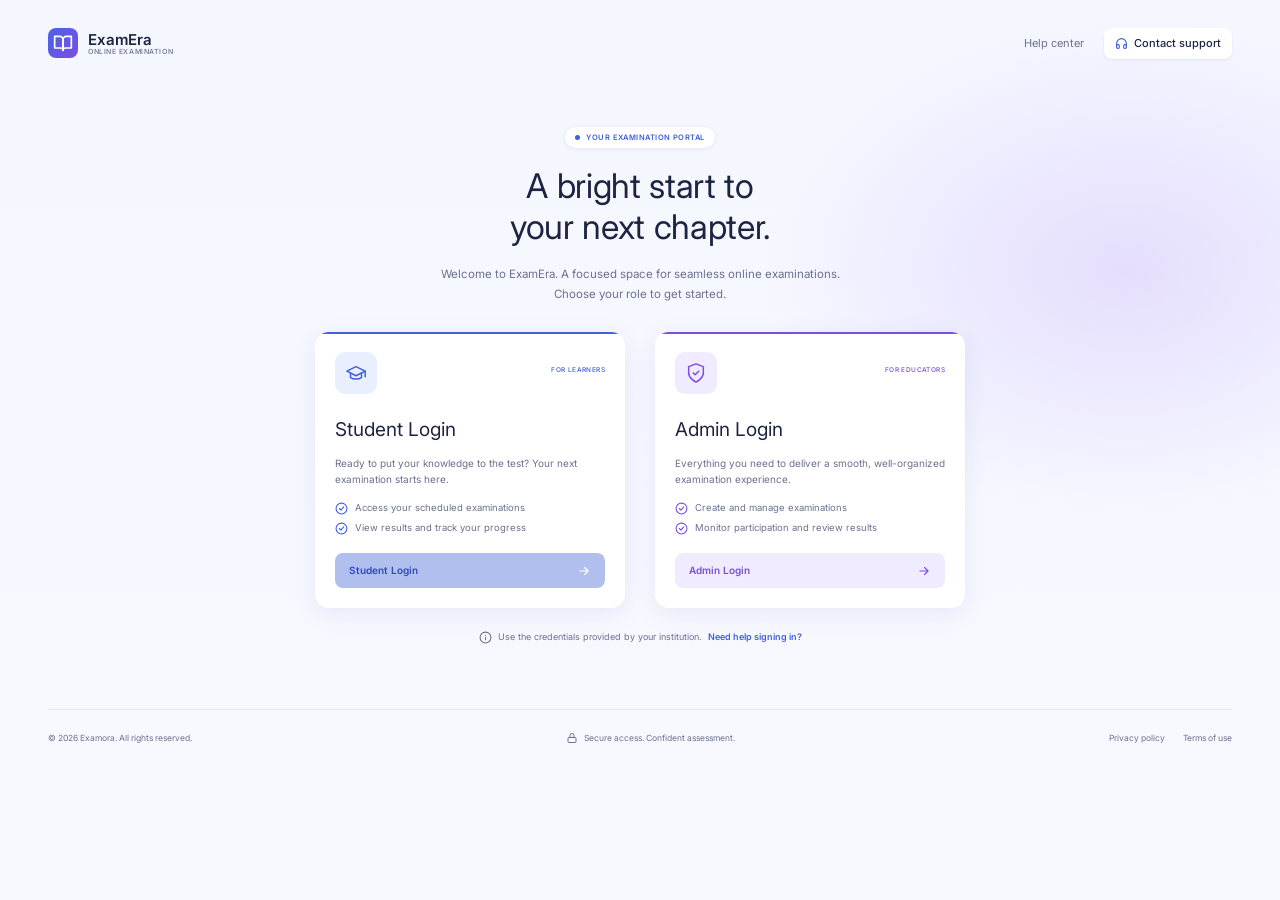
==== frontend/index.html @ 71dff4ff "Home Page UI Complete" ====
<!doctype html>
<html lang="en">
  <head>
    <meta charset="UTF-8" />
    <meta name="viewport" content="width=device-width, initial-scale=1" />
    <title>ExamEra – Online Examination</title>
    <link rel="preconnect" href="https://fonts.googleapis.com" />
    <link rel="preconnect" href="https://fonts.gstatic.com" crossorigin />
    <link
      href="https://fonts.googleapis.com/css2?family=Inter:wght@300;400;500;600&display=swap"
      rel="stylesheet"
    />
    <link rel="stylesheet" href="./css/styles.css" />
  </head>
  <body>
    <div class="page">
      <header class="header">
        <a class="brand" href="#">
          <span class="brand-logo">
            <svg
              width="20"
              height="20"
              viewBox="0 0 24 24"
              fill="none"
              stroke="currentColor"
              stroke-width="2"
              stroke-linecap="round"
              stroke-linejoin="round"
            >
              <path d="M2 4h6a4 4 0 0 1 4 4v13a3 3 0 0 0-3-3H2z" />
              <path d="M22 4h-6a4 4 0 0 0-4 4v13a3 3 0 0 1 3-3h7z" />
            </svg>
          </span>
          <span class="brand-text">
            <strong>ExamEra</strong>
            <small>ONLINE EXAMINATION</small>
          </span>
        </a>
        <nav class="header-nav">
          <a href="#" class="help-link">Help center</a>
          <a href="#" class="support-btn">
            <svg
              width="13"
              height="13"
              viewBox="0 0 24 24"
              fill="none"
              stroke="currentColor"
              stroke-width="2"
              stroke-linecap="round"
              stroke-linejoin="round"
            >
              <path d="M3 18v-6a9 9 0 0 1 18 0v6" />
              <path
                d="M21 19a2 2 0 0 1-2 2h-1a2 2 0 0 1-2-2v-3a2 2 0 0 1 2-2h3zM3 19a2 2 0 0 0 2 2h1a2 2 0 0 0 2-2v-3a2 2 0 0 0-2-2H3z"
              />
            </svg>
            Contact support
          </a>
        </nav>
      </header>

      <main class="hero">
        <span class="pill"
          ><i class="pill-dot"></i>YOUR EXAMINATION PORTAL</span
        >
        <h1>A bright start to your next chapter.</h1>
        <p class="lead">
          Welcome to ExamEra. A focused space for seamless online
          examinations.<br />Choose your role to get started.
        </p>

        <section class="cards">
          <article class="card card-student">
            <div class="card-top">
              <span class="icon-box">
                <svg
                  width="22"
                  height="22"
                  viewBox="0 0 24 24"
                  fill="none"
                  stroke="currentColor"
                  stroke-width="1.6"
                  stroke-linecap="round"
                  stroke-linejoin="round"
                >
                  <path d="M22 10 12 5 2 10l10 5 10-5z" />
                  <path d="M6 12v5c3 2 9 2 12 0v-5" />
                  <path d="M22 10v6" />
                </svg>
              </span>
              <span class="tag">FOR LEARNERS</span>
            </div>
            <h2>Student Login</h2>
            <p class="card-desc">
              Ready to put your knowledge to the test? Your next examination
              starts here.
            </p>
            <ul class="features">
              <li>
                <svg
                  viewBox="0 0 24 24"
                  width="13"
                  height="13"
                  fill="none"
                  stroke="currentColor"
                  stroke-width="2"
                  stroke-linecap="round"
                  stroke-linejoin="round"
                >
                  <circle cx="12" cy="12" r="10" />
                  <path d="m8 12 3 3 5-6" /></svg
                >Access your scheduled examinations
              </li>
              <li>
                <svg
                  viewBox="0 0 24 24"
                  width="13"
                  height="13"
                  fill="none"
                  stroke="currentColor"
                  stroke-width="2"
                  stroke-linecap="round"
                  stroke-linejoin="round"
                >
                  <circle cx="12" cy="12" r="10" />
                  <path d="m8 12 3 3 5-6" /></svg
                >View results and track your progress
              </li>
            </ul>
            <a href="#" class="btn">
              <span>Student Login</span>
              <svg
                width="14"
                height="14"
                viewBox="0 0 24 24"
                fill="none"
                stroke="currentColor"
                stroke-width="2"
                stroke-linecap="round"
                stroke-linejoin="round"
              >
                <path d="M5 12h14M13 6l6 6-6 6" />
              </svg>
            </a>
          </article>

          <article class="card card-admin">
            <div class="card-top">
              <span class="icon-box">
                <svg
                  width="22"
                  height="22"
                  viewBox="0 0 24 24"
                  fill="none"
                  stroke="currentColor"
                  stroke-width="1.6"
                  stroke-linecap="round"
                  stroke-linejoin="round"
                >
                  <path d="M12 22s8-4 8-10V5l-8-3-8 3v7c0 6 8 10 8 10z" />
                  <path d="m9 12 2 2 4-4" />
                </svg>
              </span>
              <span class="tag">FOR EDUCATORS</span>
            </div>
            <h2>Admin Login</h2>
            <p class="card-desc">
              Everything you need to deliver a smooth, well-organized
              examination experience.
            </p>
            <ul class="features">
              <li>
                <svg
                  viewBox="0 0 24 24"
                  width="13"
                  height="13"
                  fill="none"
                  stroke="currentColor"
                  stroke-width="2"
                  stroke-linecap="round"
                  stroke-linejoin="round"
                >
                  <circle cx="12" cy="12" r="10" />
                  <path d="m8 12 3 3 5-6" /></svg
                >Create and manage examinations
              </li>
              <li>
                <svg
                  viewBox="0 0 24 24"
                  width="13"
                  height="13"
                  fill="none"
                  stroke="currentColor"
                  stroke-width="2"
                  stroke-linecap="round"
                  stroke-linejoin="round"
                >
                  <circle cx="12" cy="12" r="10" />
                  <path d="m8 12 3 3 5-6" /></svg
                >Monitor participation and review results
              </li>
            </ul>
            <a href="#" class="btn">
              <span>Admin Login</span>
              <svg
                width="14"
                height="14"
                viewBox="0 0 24 24"
                fill="none"
                stroke="currentColor"
                stroke-width="2"
                stroke-linecap="round"
                stroke-linejoin="round"
              >
                <path d="M5 12h14M13 6l6 6-6 6" />
              </svg>
            </a>
          </article>
        </section>

        <p class="note">
          <svg
            width="13"
            height="13"
            viewBox="0 0 24 24"
            fill="none"
            stroke="currentColor"
            stroke-width="2"
            stroke-linecap="round"
            stroke-linejoin="round"
          >
            <circle cx="12" cy="12" r="10" />
            <path d="M12 16v-4M12 8h.01" />
          </svg>
          Use the credentials provided by your institution.
          <a href="#">Need help signing in?</a>
        </p>
      </main>

      <footer class="footer">
        <span>© 2026 Examora. All rights reserved.</span>
        <span class="secure">
          <svg
            width="12"
            height="12"
            viewBox="0 0 24 24"
            fill="none"
            stroke="currentColor"
            stroke-width="2"
            stroke-linecap="round"
            stroke-linejoin="round"
          >
            <rect x="4" y="11" width="16" height="10" rx="2" />
            <path d="M8 11V7a4 4 0 0 1 8 0v4" />
          </svg>
          Secure access. Confident assessment.
        </span>
        <span class="footer-links"
          ><a href="#">Privacy policy</a><a href="#">Terms of use</a></span
        >
      </footer>
    </div>
  </body>
</html>
---- frontend/css/styles.css ----
@import url(./reset.css);

:root {
  --ink: #1e2342;
  --muted: #6b7190;
  --blue: #3f5fe0;
  --blue-soft: #e9efff;
  --blue-btn: #b0bfee;
  --violet: #7c4dde;
  --violet-soft: #f1ebff;
  --line: #e4e7f2;
  --radius: 14px;
}

* {
  box-sizing: border-box;
  margin: 0;
  padding: 0;
}

html,
body {
  /* min-height: 100%; */
  margin: 0;
  padding: 0;
}

body {
  font-family:
    "Inter",
    system-ui,
    -apple-system,
    "Segoe UI",
    sans-serif;
  color: var(--ink);
  background:
    radial-gradient(
      520px 360px at 88% 30%,
      rgba(196, 175, 250, 0.35),
      transparent 70%
    ),
    linear-gradient(180deg, #f5f7ff 0%, #f8f9ff 100%);
  background-attachment: fixed;
  -webkit-font-smoothing: antialiased;
}

a {
  color: inherit;
  text-decoration: none;
}
ul {
  list-style: none;
}

:focus-visible {
  outline: 2px solid var(--blue);
  outline-offset: 3px;
  border-radius: 6px;
}

.page {
  /* max-width: 1000px;
  min-height: 100vh; */
  position: relative;
  margin: 0 auto;
  padding: 0 48px;
  display: flex;
  flex-direction: column;
}

/* Header */
.header {
  display: flex;
  align-items: center;
  justify-content: space-between;
  padding: 28px 0;
}

.brand {
  display: flex;
  align-items: center;
  gap: 10px;
}

.brand-logo {
  width: 30px;
  height: 30px;
  display: grid;
  place-items: center;
  color: #fff;
  border-radius: 8px;
  background: linear-gradient(135deg, #4a63e8, #7a4ee0);
}

.brand-text {
  display: flex;
  flex-direction: column;
  line-height: 1.15;
}
.brand-text strong {
  font-size: 15px;
  font-weight: 600;
}
.brand-text small {
  font-size: 7px;
  letter-spacing: 0.08em;
  font-weight: 500;
  color: var(--muted);
}

.header-nav {
  display: flex;
  align-items: center;
  gap: 20px;
  font-size: 11px;
}
.help-link {
  color: var(--muted);
}
.help-link:hover {
  color: var(--ink);
}

.support-btn {
  display: inline-flex;
  align-items: center;
  gap: 6px;
  padding: 7px 11px;
  font-weight: 500;
  color: var(--ink);
  background: #fff;
  border-radius: 8px;
  box-shadow: 0 1px 3px rgba(40, 50, 120, 0.08);
}
.support-btn svg {
  color: var(--blue);
}

/* Hero */
.hero {
  /* flex: 1; */
  display: flex;
  flex-direction: column;
  align-items: center;
  text-align: center;
  padding-top: 40px;
}

.pill {
  display: inline-flex;
  align-items: center;
  gap: 6px;
  padding: 5px 10px;
  font-size: 7.5px;
  font-weight: 600;
  letter-spacing: 0.06em;
  color: var(--blue);
  background: #fff;
  border-radius: 999px;
  box-shadow: 0 1px 4px rgba(40, 50, 120, 0.1);
}
.pill-dot {
  width: 5px;
  height: 5px;
  border-radius: 50%;
  background: var(--blue);
}

h1 {
  max-width: 420px;
  margin-top: 18px;
  font-size: 34px;
  line-height: 1.2;
  font-weight: 400;
  letter-spacing: -0.01em;
}

.lead {
  margin-top: 18px;
  font-size: 11.5px;
  line-height: 1.7;
  color: var(--muted);
}

/* Cards */
.cards {
  display: grid;
  grid-template-columns: repeat(2, 1fr);
  gap: 30px;
  width: 100%;
  max-width: 650px;
  margin-top: 28px;
  text-align: left;
}

.card {
  --accent: var(--blue);
  position: relative;
  overflow: hidden;
  padding: 20px;
  background: #fff;
  border-radius: var(--radius);
  box-shadow: 0 6px 24px rgba(60, 70, 150, 0.09);
}
.card::before {
  content: "";
  position: absolute;
  inset: 0 0 auto 0;
  height: 2px;
  background: var(--accent);
}
.card-admin {
  --accent: var(--violet);
}

.card-top {
  display: flex;
  justify-content: space-between;
  align-items: flex-start;
}

.icon-box {
  width: 42px;
  height: 42px;
  display: grid;
  place-items: center;
  color: var(--accent);
  background: var(--blue-soft);
  border-radius: 10px;
}
.card-admin .icon-box {
  background: var(--violet-soft);
}

.tag {
  margin-top: 14px;
  font-size: 6.5px;
  font-weight: 500;
  letter-spacing: 0.06em;
  color: var(--accent);
}

.card h2 {
  margin-top: 22px;
  font-size: 19px;
  font-weight: 400;
}

.card-desc {
  margin-top: 10px;
  font-size: 10px;
  line-height: 1.6;
  color: var(--muted);
}

.features {
  margin-top: 14px;
  display: grid;
  gap: 6px;
}
.features li {
  display: flex;
  align-items: center;
  gap: 7px;
  font-size: 9.5px;
  color: var(--muted);
}
.features svg {
  flex: none;
  color: var(--accent);
}

.btn {
  display: flex;
  align-items: center;
  justify-content: space-between;
  margin-top: 18px;
  padding: 0 14px;
  height: 35px;
  font-size: 10px;
  font-weight: 600;
  border-radius: 8px;
  transition: filter 0.15s ease;
}
.btn:hover {
  filter: brightness(0.95);
}

.card-student .btn {
  background: var(--blue-btn);
  color: #2f48c0;
}
.card-student .btn svg {
  color: #fff;
}
.card-admin .btn {
  background: var(--violet-soft);
  color: var(--violet);
}

.note {
  display: flex;
  align-items: center;
  justify-content: center;
  gap: 6px;
  margin-top: 22px;
  font-size: 9px;
  color: var(--muted);
}
.note a {
  color: var(--blue);
  font-weight: 600;
}
.note a:hover {
  text-decoration: underline;
}

/* Footer */
.footer {
  display: flex;
  align-items: center;
  justify-content: space-between;
  gap: 16px;
  margin-top: 65px;
  padding: 22px 0 26px;
  border-top: 1px solid var(--line);
  font-size: 8.5px;
  color: var(--muted);
}
.secure {
  display: inline-flex;
  align-items: center;
  gap: 6px;
}
.footer-links {
  display: flex;
  gap: 18px;
}
.footer-links a:hover {
  color: var(--ink);
}

/* Responsive */
@media (max-width: 720px) {
  .page {
    padding: 0 20px;
  }
  .header-nav .help-link {
    display: none;
  }
  h1 {
    font-size: 28px;
  }
  .cards {
    grid-template-columns: 1fr;
  }
  .footer {
    flex-direction: column;
    text-align: center;
    gap: 10px;
  }
}

/* Larger screens: scale up the compact type */
@media (min-width: 1100px) {
  html {
    font-size: 112.5%;
  }
}
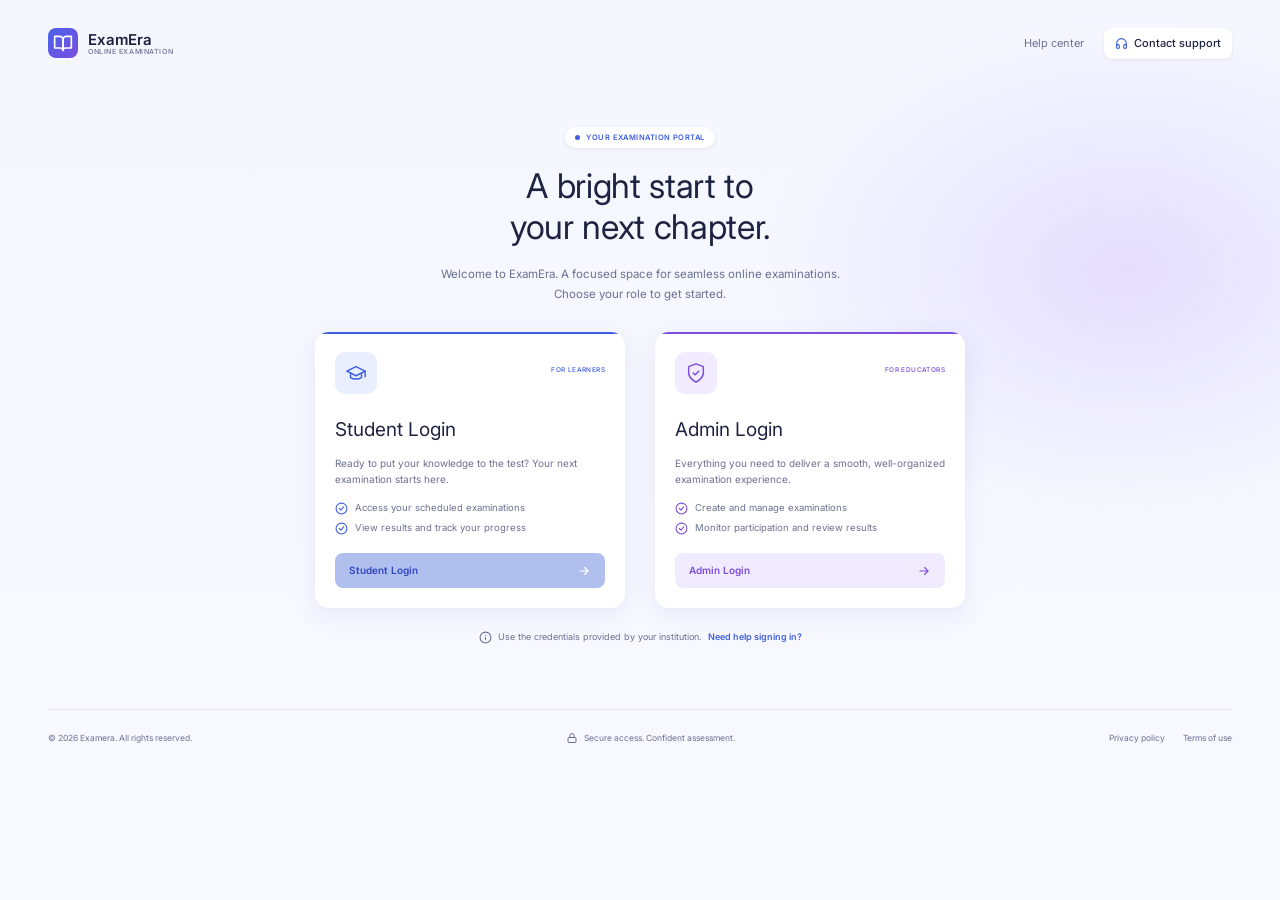
==== commit 5909c658: "update frontend" ====
--- a/frontend/index.html
+++ b/frontend/index.html
@@ -127,7 +127,7 @@
                 >View results and track your progress
               </li>
             </ul>
-            <a href="#" class="btn">
+            <a href="student-login.html" class="btn">
               <span>Student Login</span>
               <svg
                 width="14"
@@ -200,7 +200,7 @@
                 >Monitor participation and review results
               </li>
             </ul>
-            <a href="#" class="btn">
+            <a href="admin-login.html" class="btn">
               <span>Admin Login</span>
               <svg
                 width="14"
@@ -238,7 +238,7 @@
       </main>
 
       <footer class="footer">
-        <span>© 2026 Examora. All rights reserved.</span>
+        <span>© 2026 Examera. All rights reserved.</span>
         <span class="secure">
           <svg
             width="12"
